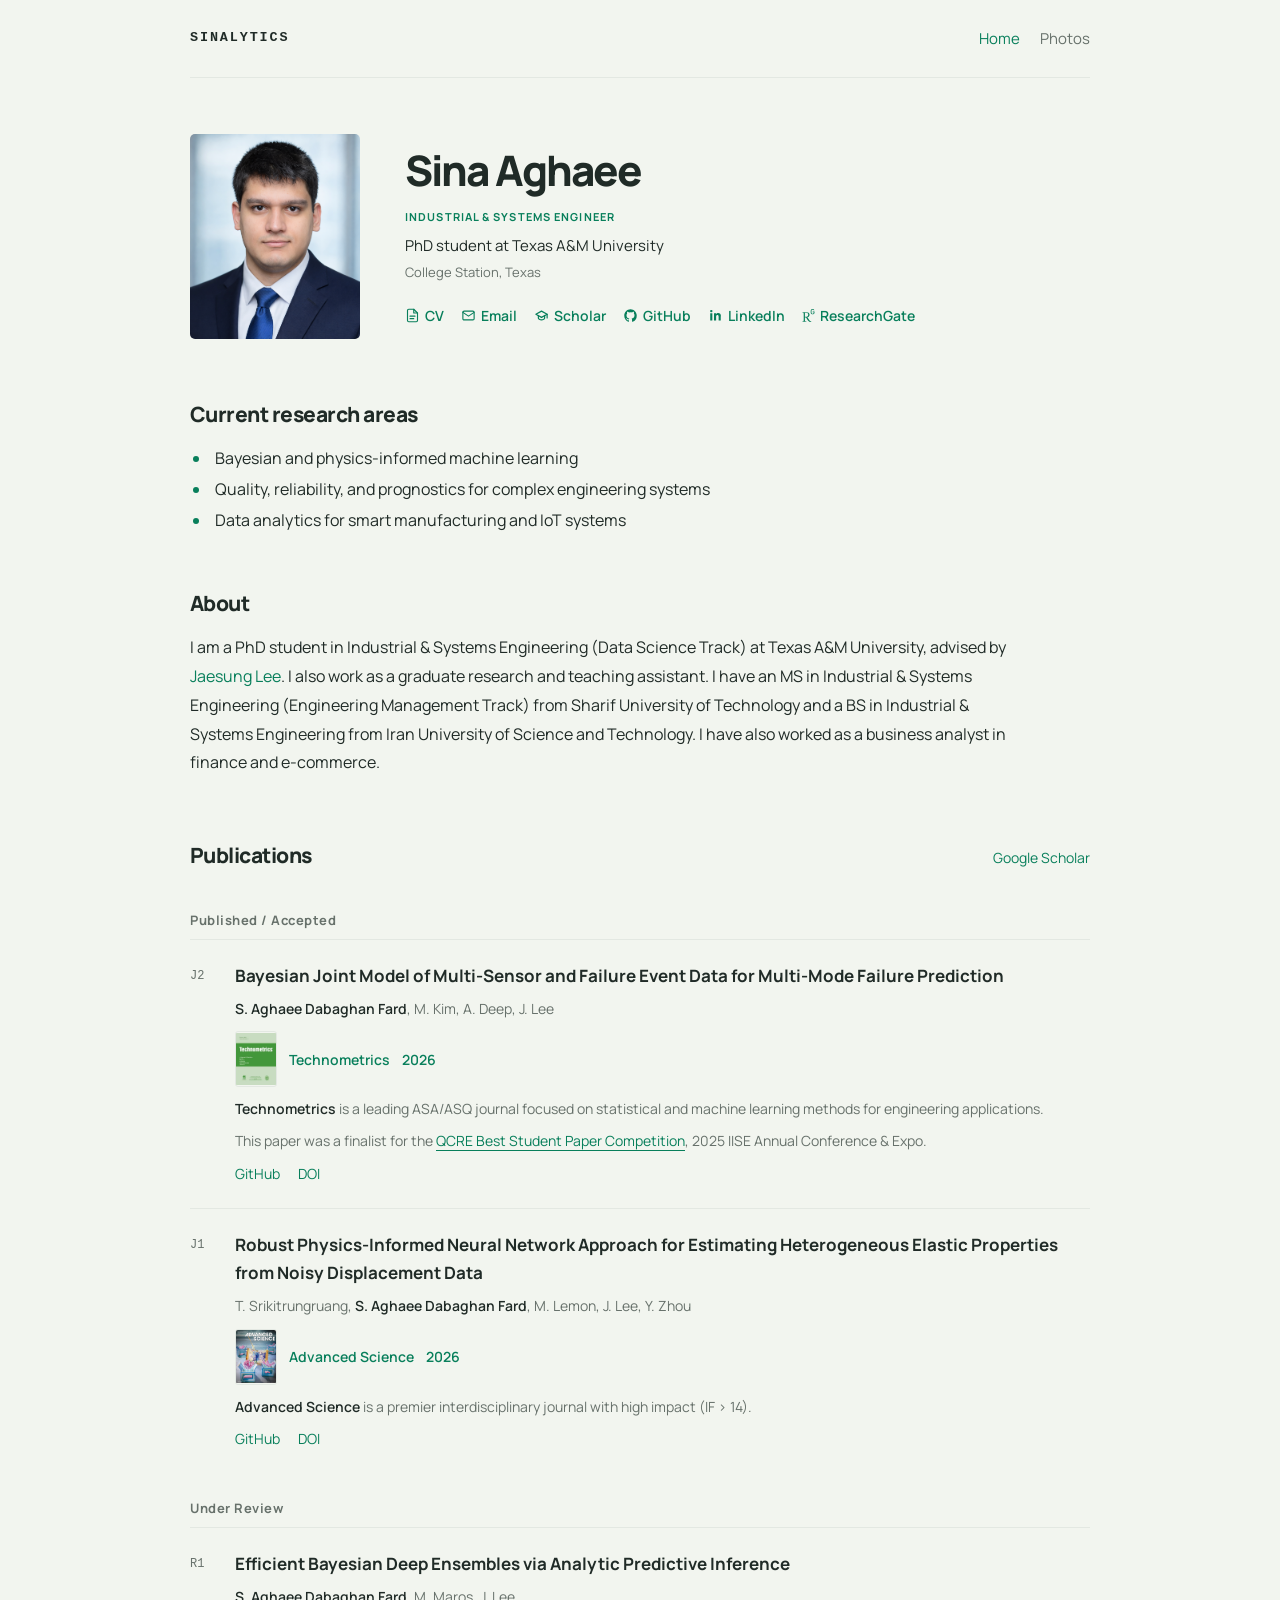
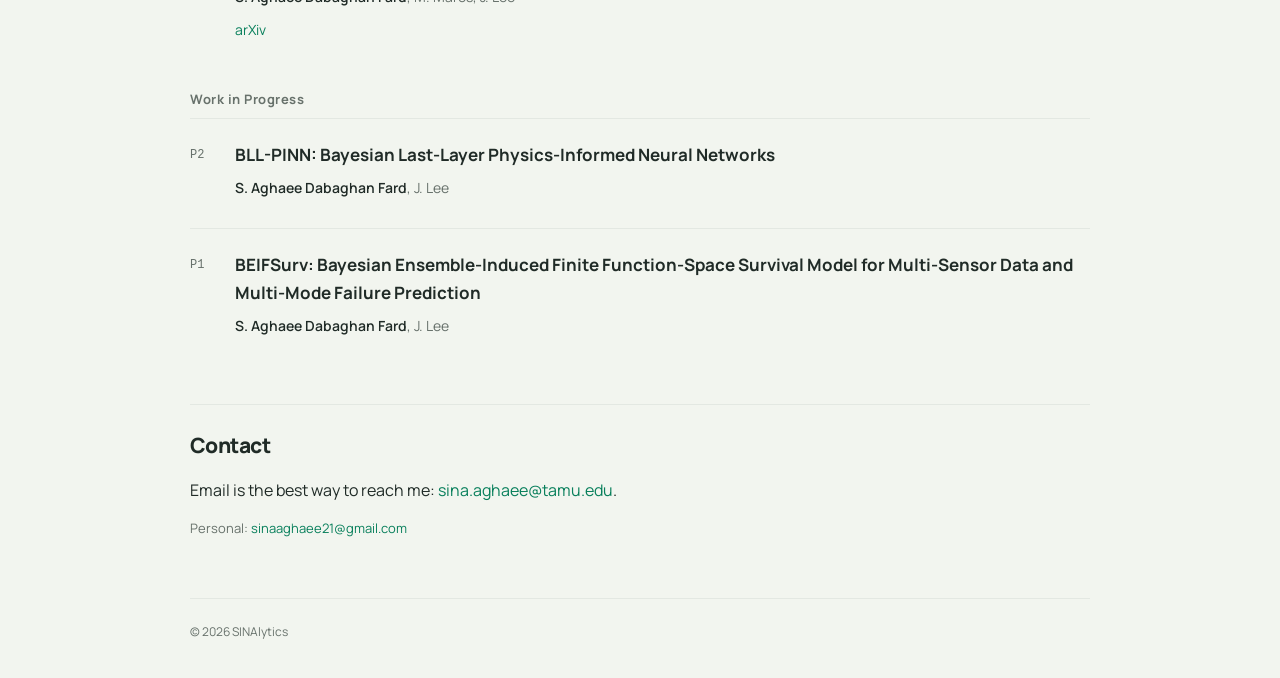
==== index.html @ 0a095b01 "Clarify bachelor's degree field" ====
<!DOCTYPE html>
<html lang="en">
<head>
  <meta charset="utf-8">
  <meta name="viewport" content="width=device-width, initial-scale=1">
  <meta name="description" content="Sina Aghaee Dabaghan Fard — PhD student at Texas A&amp;M University. Research in Bayesian modeling, reliability, prognostics, and scientific machine learning.">
  <title>Sina Aghaee</title>
  <link rel="preconnect" href="https://fonts.googleapis.com">
  <link rel="preconnect" href="https://fonts.gstatic.com" crossorigin>
  <link href="https://fonts.googleapis.com/css2?family=Manrope:wght@400;500;600;700;800&amp;display=swap" rel="stylesheet">
  <link rel="stylesheet" href="assets/profile.css">
</head>
<body data-page="home">
  <a class="skip-link" href="#main">Skip to content</a>
  <div class="profile-wrap">
    <header class="profile-header">
      <a class="profile-brand" href="index.html">SINAlytics</a>
      <nav aria-label="Primary">
        <a href="index.html" aria-current="page">Home</a><a href="snapshots.html">Photos</a>
      </nav>
    </header>
    <main id="main">
      <section class="profile-intro" aria-labelledby="name">
        <img class="profile-portrait" src="assets/avatar.png" alt="Sina Aghaee Dabaghan Fard" width="170" height="205">
        <div>
          <h1 id="name">Sina Aghaee</h1>
          <p class="intro-label">Industrial &amp; Systems Engineer</p>
          <p class="intro-role">PhD student at Texas A&amp;M University</p>
          <p class="intro-location">College Station, Texas</p>
          <div class="profile-links" aria-label="Contact and profiles">
            <a href="cv.pdf?v=44a1aec8585c" target="_blank" rel="noopener"><svg viewBox="0 0 24 24" fill="none" stroke="currentColor" stroke-width="1.8" stroke-linecap="round" stroke-linejoin="round" aria-hidden="true"><path d="M14 2H6a2 2 0 0 0-2 2v16a2 2 0 0 0 2 2h12a2 2 0 0 0 2-2V8Z"></path><path d="M14 2v6h6M8 13h8M8 17h6"></path></svg><span>CV</span></a>
            <a href="mailto:sina.aghaee@tamu.edu"><svg viewBox="0 0 24 24" fill="none" stroke="currentColor" stroke-width="1.8" stroke-linecap="round" stroke-linejoin="round" aria-hidden="true"><rect x="3" y="5" width="18" height="14" rx="2"></rect><path d="m3 7 9 6 9-6"></path></svg><span>Email</span></a>
            <a href="https://scholar.google.com/citations?user=bsKhgAIAAAAJ&amp;hl=en" target="_blank" rel="noopener"><svg viewBox="0 0 24 24" fill="none" stroke="currentColor" stroke-width="1.9" stroke-linecap="round" stroke-linejoin="round" aria-hidden="true"><path d="m3 10 9-5 9 5-9 5-9-5Z"></path><path d="M7 12v4.5c0 .8 2.3 2.5 5 2.5s5-1.7 5-2.5V12"></path><path d="M21 10v6"></path></svg><span>Scholar</span></a>
            <a href="https://github.com/sinaaghaee" target="_blank" rel="noopener"><svg viewBox="0 0 24 24" fill="currentColor" aria-hidden="true"><path d="M12 2C6.48 2 2 6.59 2 12.25c0 4.53 2.87 8.37 6.84 9.73.5.1.68-.22.68-.49 0-.24-.01-1.04-.01-1.89-2.78.62-3.37-1.22-3.37-1.22-.45-1.2-1.11-1.52-1.11-1.52-.91-.64.07-.63.07-.63 1 .08 1.53 1.05 1.53 1.05.9 1.57 2.35 1.12 2.92.86.09-.67.35-1.12.63-1.38-2.22-.26-4.56-1.15-4.56-5.11 0-1.13.39-2.06 1.03-2.79-.1-.26-.45-1.31.1-2.73 0 0 .84-.27 2.75 1.07A9.33 9.33 0 0 1 12 6.84c.85 0 1.71.12 2.51.37 1.91-1.34 2.75-1.07 2.75-1.07.55 1.42.2 2.47.1 2.73.64.73 1.03 1.66 1.03 2.79 0 3.97-2.35 4.84-4.59 5.09.36.32.68.95.68 1.91 0 1.38-.01 2.5-.01 2.84 0 .27.18.59.69.49A10.27 10.27 0 0 0 22 12.25C22 6.59 17.52 2 12 2Z"></path></svg><span>GitHub</span></a>
            <a href="https://www.linkedin.com/in/sinaaghaee" target="_blank" rel="noopener"><svg viewBox="0 0 24 24" fill="currentColor" aria-hidden="true"><path d="M6.94 8.5H3.56V20h3.38V8.5ZM5.25 3A1.97 1.97 0 0 0 3.3 4.98c0 1.08.86 1.97 1.93 1.97h.02A1.98 1.98 0 0 0 7.2 4.98 1.97 1.97 0 0 0 5.25 3ZM20.7 13.05c0-3.47-1.85-5.08-4.31-5.08-1.99 0-2.88 1.1-3.38 1.87V8.5H9.63c.04.89 0 11.5 0 11.5H13v-6.42c0-.34.03-.68.13-.92.27-.68.9-1.38 1.95-1.38 1.37 0 1.92 1.04 1.92 2.58V20h3.38v-6.95Z"></path></svg><span>LinkedIn</span></a>
            <a href="https://www.researchgate.net/profile/Sina-Aghaee-Dabaghan-Fard" target="_blank" rel="noopener"><svg viewBox="0 0 24 24" fill="currentColor" aria-hidden="true"><path d="M19.586 0c-.818 0-1.508.19-2.073.565-.563.377-.97.936-1.213 1.68a3.193 3.193 0 0 0-.112.437 8.365 8.365 0 0 0-.078.53 9 9 0 0 0-.05.727c-.01.282-.013.621-.013 1.016a31.121 31.123 0 0 0 .014 1.017 9 9 0 0 0 .05.727 7.946 7.946 0 0 0 .077.53h-.005a3.334 3.334 0 0 0 .113.438c.245.743.65 1.303 1.214 1.68.565.376 1.256.564 2.075.564.8 0 1.536-.213 2.105-.603.57-.39.94-.916 1.175-1.65.076-.235.135-.558.177-.93a10.9 10.9 0 0 0 .043-1.207v-.82c0-.095-.047-.142-.14-.142h-3.064c-.094 0-.14.047-.14.141v.956c0 .094.046.14.14.14h1.666c.056 0 .084.03.084.086 0 .36 0 .62-.036.865-.038.244-.1.447-.147.606-.108.385-.348.664-.638.876-.29.212-.738.35-1.227.35-.545 0-.901-.15-1.21-.353-.306-.203-.517-.454-.67-.915a3.136 3.136 0 0 1-.147-.762 17.366 17.366 0 0 1-.034-.656c-.01-.26-.014-.572-.014-.939a26.401 26.403 0 0 1 .014-.938 15.821 15.822 0 0 1 .035-.656 3.19 3.19 0 0 1 .148-.76 1.89 1.89 0 0 1 .742-1.01c.344-.244.593-.352 1.137-.352.508 0 .815.096 1.144.303.33.207.528.492.764.925.047.094.111.118.198.07l1.044-.43c.075-.048.09-.115.042-.199a3.549 3.549 0 0 0-.466-.742 3 3 0 0 0-.679-.607 3.313 3.313 0 0 0-.903-.41A4.068 4.068 0 0 0 19.586 0zM8.217 5.836c-1.69 0-3.036.086-4.297.086-1.146 0-2.291 0-3.007-.029v.831l1.088.2c.744.144 1.174.488 1.174 2.264v11.288c0 1.777-.43 2.12-1.174 2.263l-1.088.2v.832c.773-.029 2.12-.086 3.465-.086 1.29 0 2.951.057 3.667.086v-.831l-1.49-.2c-.773-.115-1.174-.487-1.174-2.264v-4.784c.688.057 1.29.057 2.206.057 1.748 3.123 3.41 5.472 4.355 6.56.86 1.032 2.177 1.691 3.839 1.691.487 0 1.003-.086 1.318-.23v-.744c-1.031 0-2.063-.716-2.808-1.518-1.26-1.376-2.95-3.582-4.355-6.074 2.32-.545 4.04-2.722 4.04-4.9 0-3.208-2.492-4.698-5.758-4.698zm-.515 1.29c2.406 0 3.839 1.26 3.839 3.552 0 2.263-1.547 3.782-4.097 3.782-.974 0-1.404-.03-2.063-.086v-7.19c.66-.059 1.547-.059 2.32-.059z"></path></svg><span>ResearchGate</span></a>
          </div>
        </div>
      </section>
      <section id="research" class="profile-section">
        <h2>Current research areas</h2>
        <ul class="research-list">
          <li>Bayesian and physics-informed machine learning</li>
          <li>Quality, reliability, and prognostics for complex engineering systems</li>
          <li>Data analytics for smart manufacturing and IoT systems</li>
        </ul>
      </section>
      <section id="about" class="profile-section">
        <h2>About</h2>
        <p>I am a PhD student in Industrial &amp; Systems Engineering (Data Science Track) at Texas A&amp;M University, advised by <a href="https://sites.google.com/view/jaesunglee" target="_blank" rel="noopener">Jaesung Lee</a>. I also work as a graduate research and teaching assistant. I have an MS in Industrial &amp; Systems Engineering (Engineering Management Track) from Sharif University of Technology and a BS in Industrial &amp; Systems Engineering from Iran University of Science and Technology. I have also worked as a business analyst in finance and e-commerce.</p>
      </section>
      <section id="publications" class="profile-section">
        <div class="section-title"><h2>Publications</h2><a href="https://scholar.google.com/citations?user=bsKhgAIAAAAJ&amp;hl=en" target="_blank" rel="noopener">Google Scholar</a></div>
        <section class="publication-group" aria-labelledby="published">
          <h3 id="published" class="publication-group-title">Published / Accepted</h3>
          <div class="publication-list">
<article id="pub-j2" class="panel publication-entry">
              <div class="publication-number">J2</div>
              <div class="publication-content">
                <h4><a href="https://doi.org/10.1080/00401706.2026.2653564" target="_blank" rel="noopener">Bayesian Joint Model of Multi-Sensor and Failure Event Data for Multi-Mode Failure Prediction</a></h4>
                <p class="publication-authors"><strong>S. Aghaee Dabaghan Fard</strong>, M. Kim, A. Deep, J. Lee</p>
                <div class="publication-meta-row">
                  <img class="journal-cover-thumb" src="assets/journal-technometrics-cover.webp" alt="Technometrics journal cover thumbnail">
                  <div class="publication-meta" aria-label="Publication venue">
                    <span class="journal-pill">Technometrics</span>
                    <span class="publication-year">2026</span>
                  </div>
                </div>
                <p class="journal-description"><strong>Technometrics</strong> is a leading ASA/ASQ journal focused on statistical and machine learning methods for engineering applications.</p>
                <ul class="publication-notes">

                  <li>This paper was a finalist for the <a class="achievement-preview" href="assets/snapshots/iise-2025-2.jpeg">QCRE Best Student Paper Competition<span class="achievement-preview-card" aria-hidden="true"><img src="assets/snapshots/iise-2025-2.jpeg" alt="" loading="lazy"><span>Certificate from the 2025 QCRE Best Student Paper Competition.</span></span></a>, 2025 IISE Annual Conference &amp; Expo.</li>
                </ul>
                <div class="cta-row compact">
                  <a class="button button-ghost button-with-icon" href="https://github.com/data-science-tamu/MFGPCox" target="_blank" rel="noopener">GitHub</a>
                  <a class="button button-ghost button-with-icon" href="https://doi.org/10.1080/00401706.2026.2653564" target="_blank" rel="noopener">DOI</a>
                </div>
              </div>
            </article>
<article id="pub-j1" class="panel publication-entry">
              <div class="publication-number">J1</div>
              <div class="publication-content">
                <h4><a href="https://doi.org/10.1002/advs.202508445" target="_blank" rel="noopener">Robust Physics-Informed Neural Network Approach for Estimating Heterogeneous Elastic Properties from Noisy Displacement Data</a></h4>
                <p class="publication-authors">T. Srikitrungruang, <strong>S. Aghaee Dabaghan Fard</strong>, M. Lemon, J. Lee, Y. Zhou</p>
                <div class="publication-meta-row">
                  <img class="journal-cover-thumb" src="assets/journal-advanced-science-cover.jpg" alt="Advanced Science journal cover thumbnail">
                  <div class="publication-meta" aria-label="Publication venue">
                    <span class="journal-pill">Advanced Science</span>
                    <span class="publication-year">2026</span>
                  </div>
                </div>
                <p class="journal-description"><strong>Advanced Science</strong> is a premier interdisciplinary journal with high impact (IF &gt; 14).</p>

                <div class="cta-row compact">
                  <a class="button button-ghost button-with-icon" href="https://github.com/data-science-tamu/IE-PINN" target="_blank" rel="noopener">GitHub</a>
                  <a class="button button-ghost button-with-icon" href="https://doi.org/10.1002/advs.202508445" target="_blank" rel="noopener">DOI</a>
                </div>
              </div>
            </article>
          </div>
        </section>
        <section class="publication-group" aria-labelledby="under-review">
          <h3 id="under-review" class="publication-group-title">Under Review</h3>
          <div class="publication-list">
<article id="pub-r1" class="panel publication-entry">
              <div class="publication-number">R1</div>
              <div class="publication-content">
                <h4><a href="https://arxiv.org/abs/2607.06776" target="_blank" rel="noopener">Efficient Bayesian Deep Ensembles via Analytic Predictive Inference</a></h4>
                <p class="publication-authors"><strong>S. Aghaee Dabaghan Fard</strong>, M. Maros, J. Lee</p>
                <div class="cta-row compact">
                  <a class="button button-ghost button-with-icon" href="https://arxiv.org/abs/2607.06776" target="_blank" rel="noopener">arXiv</a>
                </div>
              </div>
            </article>
          </div>
        </section>
        <section class="publication-group" aria-labelledby="work-in-progress">
          <h3 id="work-in-progress" class="publication-group-title">Work in Progress</h3>
          <div class="publication-list">
<article id="pub-p2" class="panel publication-entry">
              <div class="publication-number">P2</div>
              <div class="publication-content">
                <h4>BLL-PINN: Bayesian Last-Layer Physics-Informed Neural Networks</h4>
                <p class="publication-authors"><strong>S. Aghaee Dabaghan Fard</strong>, J. Lee</p>
              </div>
            </article>
<article id="pub-p1" class="panel publication-entry">
              <div class="publication-number">P1</div>
              <div class="publication-content">
                <h4>BEIFSurv: Bayesian Ensemble-Induced Finite Function-Space Survival Model for Multi-Sensor Data and Multi-Mode Failure Prediction</h4>
                <p class="publication-authors"><strong>S. Aghaee Dabaghan Fard</strong>, J. Lee</p>
              </div>
            </article>
          </div>
        </section>
      </section>
      <section id="contact" class="profile-section contact-section">
        <h2>Contact</h2>
        <p>Email is the best way to reach me: <a href="mailto:sina.aghaee@tamu.edu">sina.aghaee@tamu.edu</a>.</p>
        <p class="secondary-contact">Personal: <a href="mailto:sinaaghaee21@gmail.com">sinaaghaee21@gmail.com</a></p>
      </section>
    </main>
    <footer class="profile-footer"><span>© <span data-year>2026</span> SINAlytics</span></footer>
  </div>
  <!-- Cloudflare Web Analytics --><script defer src='https://static.cloudflareinsights.com/beacon.min.js' data-cf-beacon='{"token": "7ca97b5652254f148bb561000fb04851"}'></script><!-- End Cloudflare Web Analytics -->
  <script src="assets/site.js"></script>
</body>
</html>
---- assets/profile.css ----
:root {
  color-scheme: light;
  --ink: #202b27;
  --muted: #67716b;
  --accent: #087f5b;
  --line: #e3e8e2;
  font-family: "Manrope", Arial, sans-serif;
  background: #f2f5ef;
  color: var(--ink);
  font-size: 16px;
  line-height: 1.8;
}
* { box-sizing: border-box; }
html { scroll-behavior: smooth; scroll-padding-top: 24px; }
body { margin: 0; }
a { color: var(--accent); text-decoration: none; text-underline-offset: 4px; }
a:hover { text-decoration: underline; }
a:focus-visible { outline: 2px solid var(--accent); outline-offset: 5px; border-radius: 2px; }
img { max-width: 100%; }
.profile-wrap { width: min(900px, calc(100% - 48px)); margin: auto; }
.profile-header { display: flex; align-items: center; justify-content: space-between; gap: 24px; padding: 25px 0; border-bottom: 1px solid var(--line); }
.profile-brand { display: inline-flex; align-items: center; color: var(--ink); font-family: ui-monospace, "SFMono-Regular", Consolas, "Liberation Mono", monospace; font-size: .84rem; font-weight: 700; letter-spacing: .14em; text-transform: uppercase; }
.profile-header nav { display: flex; flex-wrap: wrap; gap: 20px; font-size: 15px; }
.profile-header nav a { color: var(--muted); }
.profile-header nav a:hover, .profile-header nav a[aria-current="page"] { color: var(--accent); }
.profile-intro { display: grid; grid-template-columns: 170px minmax(0, 1fr); align-items: center; gap: 45px; padding: 56px 0 35px; }
.intro-label { margin: 12px 0 0; font-size: 11px; font-weight: 700; letter-spacing: .1em; text-transform: uppercase; color: var(--accent); }
h1 { margin: 0; font-size: clamp(30px, 4vw, 42px); line-height: 1.2; font-weight: 800; letter-spacing: -.045em; }
h1 span { display: block; }
.intro-role { margin: 5px 0 0; font-size: 15px; }
.intro-location { margin: 2px 0 0; color: var(--muted); font-size: 13px; }
.profile-portrait { width: 170px; height: 205px; object-fit: cover; object-position: center top; border-radius: 5px; }
.profile-links { display: flex; flex-wrap: wrap; column-gap: 17px; row-gap: 5px; margin-top: 19px; font-size: 14px; font-weight: 600; }
.profile-links a { display: inline-flex; align-items: center; gap: 5px; }
.profile-links svg { display: block; width: 15px; height: 15px; flex: 0 0 auto; }
.profile-links a[href*="researchgate.net"] svg { width: 13px; height: 13px; }
.profile-section { padding: 26px 0; }
h2 { margin: 0 0 15px; font-size: 21px; line-height: 1.4; letter-spacing: -.025em; font-weight: 800; }
p { margin: 0 0 12px; }
.profile-section > p { max-width: 820px; }
.research-list { padding-left: 21px; margin: 12px 0 0; }
.research-list li { padding-left: 4px; margin: 2px 0; }
.research-list li::marker { color: var(--accent); }
.section-title { display: flex; justify-content: space-between; align-items: baseline; gap: 20px; }
.section-title > a { flex-shrink: 0; font-size: 14px; }
.publication-entry { display: grid; grid-template-columns: 30px minmax(0, 1fr); gap: 15px; padding: 22px 0; border-top: 1px solid var(--line); scroll-margin-top: 24px; }
.publication-content { min-width: 0; }
.publication-group { margin-top: 24px; }
.publication-group-title { margin: 0 0 8px; color: var(--muted); font-size: 13px; font-weight: 700; letter-spacing: .04em; }
.publication-content h4 { margin: 0 0 6px; font-size: 17px; font-weight: 700; line-height: 1.65; }
.publication-content h4 a { color: var(--ink); }
.publication-content h4 a:hover, .publication-content h4 a:focus-visible { color: var(--accent); text-decoration: underline; }
.publication-content, .career-entry, .contact-section { overflow-wrap: anywhere; }
.publication-number { color: var(--muted); font-size: 12px; padding-top: 4px; font-family: ui-monospace, Consolas, monospace; }
h3 { margin: 0 0 6px; font-size: 15px; font-weight: 700; line-height: 1.65; }
.publication-authors { margin: 0 0 6px; font-size: 14px; color: var(--muted); }
.publication-summary { margin: 7px 0 9px; font-size: 13px; line-height: 1.75; color: var(--ink); }
.publication-authors strong { color: var(--ink); font-weight: 600; }
.publication-meta { display: flex; gap: 12px; font-size: 14px; color: var(--accent); font-weight: 600; }
.publication-meta-row { display: flex; align-items: center; gap: 12px; margin: 10px 0; }
.journal-cover-thumb { display: block; width: 42px; height: 56px; flex: 0 0 auto; object-fit: contain; border: 1px solid var(--line); border-radius: 3px; }
.journal-description { margin: 7px 0; color: var(--muted); font-size: 14px; line-height: 1.7; }
.journal-description strong { color: var(--ink); font-weight: 600; }
.achievement-preview { position: relative; text-decoration: underline; }
.achievement-preview-card { position: absolute; left: 0; bottom: calc(100% + 10px); display: grid; gap: 7px; width: min(420px, 76vw); padding: 9px; border: 1px solid var(--line); border-radius: 5px; background: #fbfcf8; color: var(--ink); box-shadow: 0 10px 30px rgba(16, 32, 28, .12); font-size: 12px; line-height: 1.5; opacity: 0; visibility: hidden; pointer-events: none; z-index: 10; }
.achievement-preview-card img { display: block; width: 100%; max-height: 60vh; object-fit: contain; }
.achievement-preview:focus-visible .achievement-preview-card { opacity: 1; visibility: visible; }
@media (hover: hover) {
  .achievement-preview:hover .achievement-preview-card { opacity: 1; visibility: visible; }
}
@media (max-width: 640px) {
  .achievement-preview-card { position: fixed; left: 18px; right: 18px; bottom: 24px; width: auto; }
}
.publication-status { margin: 3px 0; color: var(--muted); font-size: 12px; font-style: italic; }
.publication-content > p:not([class]) { font-size: 12px; color: var(--muted); margin: 0; }
.publication-notes { margin: 6px 0; padding: 0; list-style: none; font-size: 14px; color: var(--muted); }
.cta-row { display: flex; flex-wrap: wrap; gap: 18px; margin-top: 8px; font-size: 14px; }
.background-list { border-top: 1px solid var(--line); }
.career-timeline-item { display: grid; grid-template-columns: 120px minmax(0, 1fr); gap: 20px; padding: 17px 0; }
.career-time { color: var(--muted); font-size: 12px; padding-top: 2px; }
.career-entry h3 { font-size: 14px; margin-bottom: 3px; }
.career-entry p { font-size: 12px; margin: 3px 0; color: var(--muted); }
.career-type { display: none; }
.contact-section { border-top: 1px solid var(--line); margin-top: 12px; }
.secondary-contact { color: var(--muted); font-size: 13px; }
.profile-footer { display: flex; justify-content: space-between; flex-wrap: wrap; gap: 12px; padding: 22px 0 35px; margin-top: 20px; border-top: 1px solid var(--line); font-size: 12px; color: var(--muted); }
.skip-link { position: absolute; top: -100px; left: 16px; padding: 8px 16px; background: white; z-index: 10; }
.skip-link:focus { top: 12px; }
@media (max-width: 640px) {
  .profile-wrap { width: calc(100% - 36px); }
  .profile-header { align-items: flex-start; flex-direction: column; gap: 13px; padding: 20px 0; }
  .profile-header nav { gap: 8px 17px; }
  .profile-intro { grid-template-columns: 105px minmax(0, 1fr); gap: 18px; padding: 35px 0 20px; }
  .profile-portrait { width: 105px; height: 135px; align-self: start; margin-top: 5px; }
  .intro-label { font-size: 11px; letter-spacing: .05em; }
  h1 { font-size: clamp(25px, 5.5vw, 35px); }
  .intro-role { font-size: 14px; }
  .profile-links { gap: 5px 13px; }
  .profile-links a { min-height: 32px; }
  .profile-section { padding: 22px 0; }
  .section-title { flex-wrap: wrap; gap: 0 12px; margin-bottom: 14px; }
  .section-title h2 { margin-bottom: 5px; }
  .career-timeline-item { grid-template-columns: 1fr; gap: 4px; }
}
@media (prefers-reduced-motion: reduce) { html { scroll-behavior: auto; } }
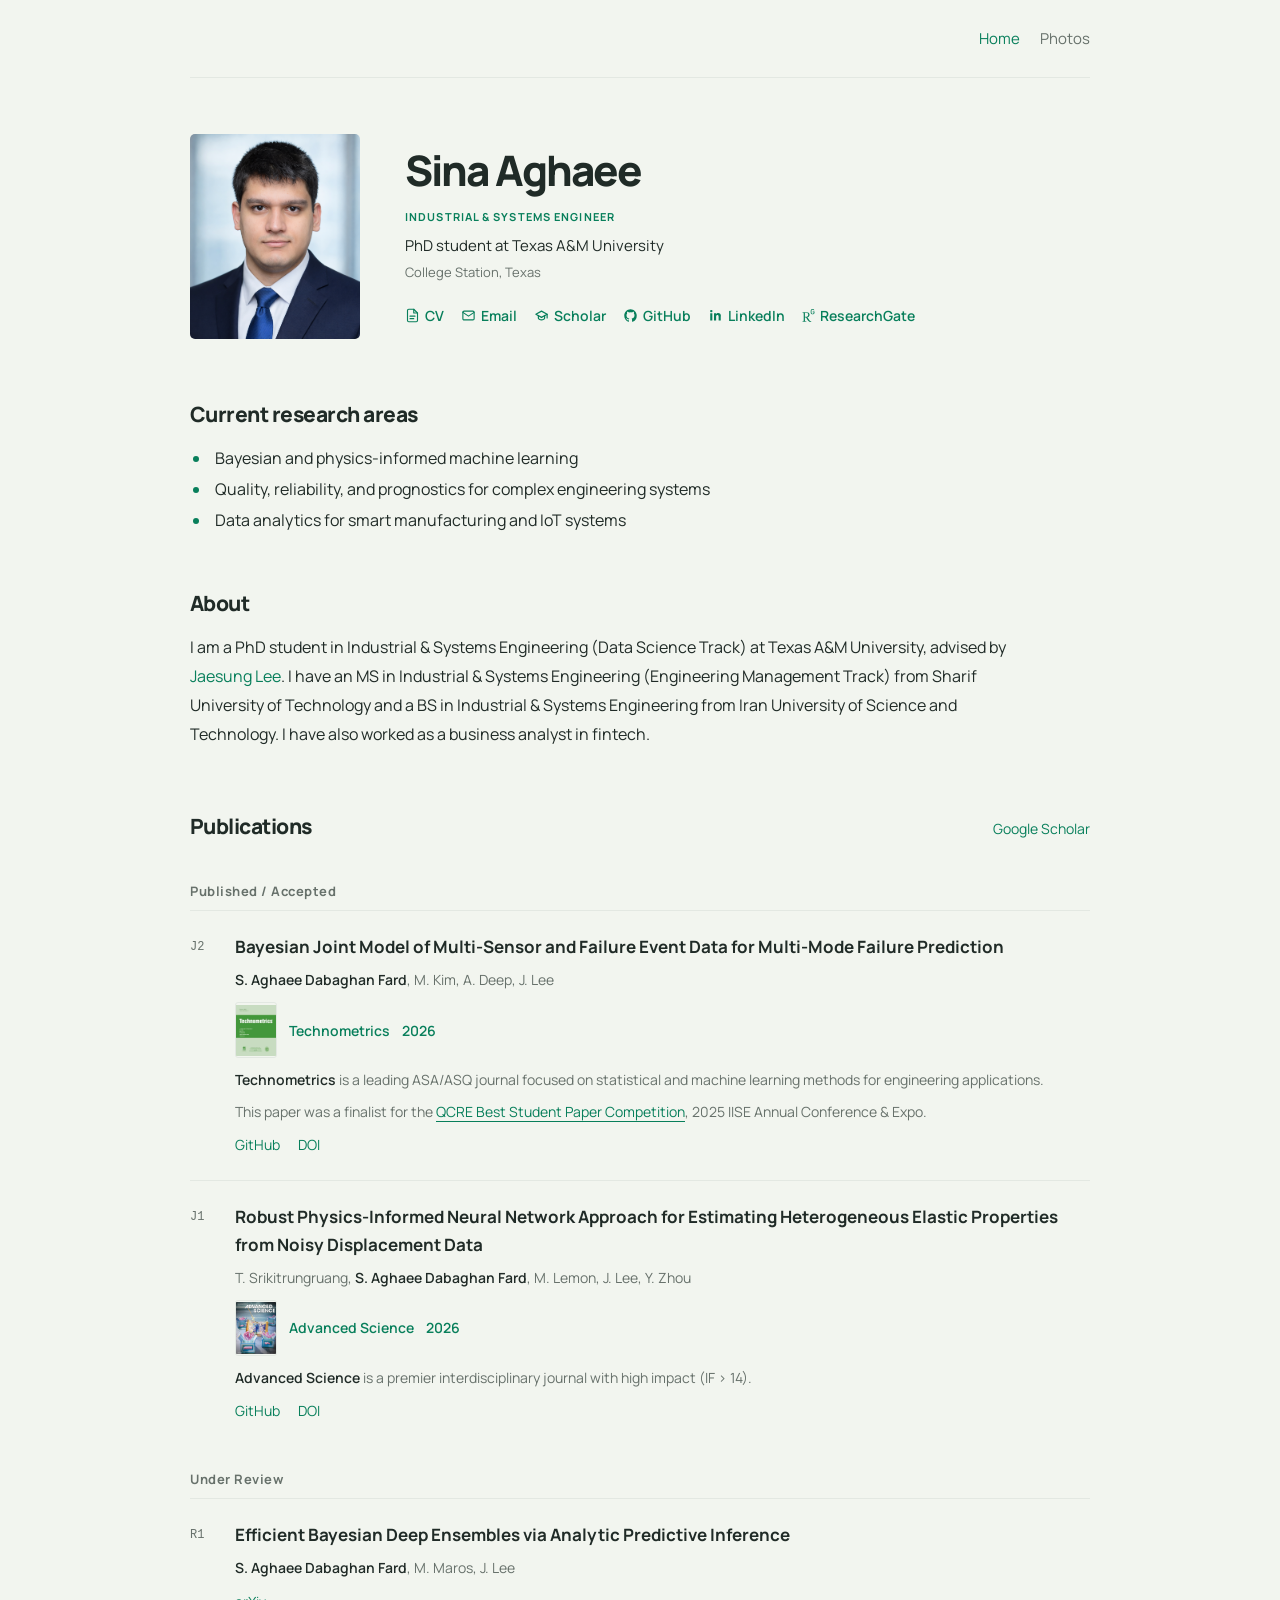
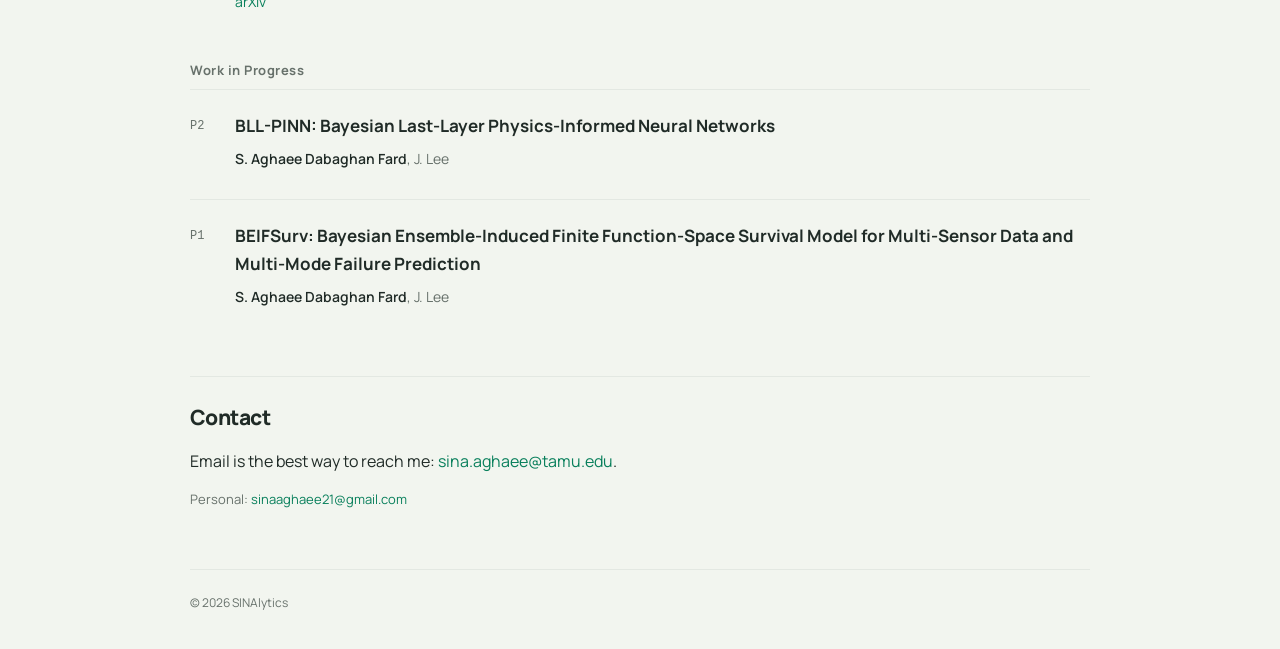
==== commit 5deda951: "Update bio, simplify header, and revise IISE photos" ====
--- a/index.html
+++ b/index.html
@@ -14,7 +14,6 @@
   <a class="skip-link" href="#main">Skip to content</a>
   <div class="profile-wrap">
     <header class="profile-header">
-      <a class="profile-brand" href="index.html">SINAlytics</a>
       <nav aria-label="Primary">
         <a href="index.html" aria-current="page">Home</a><a href="snapshots.html">Photos</a>
       </nav>
@@ -47,7 +46,7 @@
       </section>
       <section id="about" class="profile-section">
         <h2>About</h2>
-        <p>I am a PhD student in Industrial &amp; Systems Engineering (Data Science Track) at Texas A&amp;M University, advised by <a href="https://sites.google.com/view/jaesunglee" target="_blank" rel="noopener">Jaesung Lee</a>. I also work as a graduate research and teaching assistant. I have an MS in Industrial &amp; Systems Engineering (Engineering Management Track) from Sharif University of Technology and a BS in Industrial &amp; Systems Engineering from Iran University of Science and Technology. I have also worked as a business analyst in finance and e-commerce.</p>
+        <p>I am a PhD student in Industrial &amp; Systems Engineering (Data Science Track) at Texas A&amp;M University, advised by <a href="https://sites.google.com/view/jaesunglee" target="_blank" rel="noopener">Jaesung Lee</a>. I have an MS in Industrial &amp; Systems Engineering (Engineering Management Track) from Sharif University of Technology and a BS in Industrial &amp; Systems Engineering from Iran University of Science and Technology. I have also worked as a business analyst in fintech.</p>
       </section>
       <section id="publications" class="profile-section">
         <div class="section-title"><h2>Publications</h2><a href="https://scholar.google.com/citations?user=bsKhgAIAAAAJ&amp;hl=en" target="_blank" rel="noopener">Google Scholar</a></div>
--- a/assets/profile.css
+++ b/assets/profile.css
@@ -18,8 +18,7 @@
 a:focus-visible { outline: 2px solid var(--accent); outline-offset: 5px; border-radius: 2px; }
 img { max-width: 100%; }
 .profile-wrap { width: min(900px, calc(100% - 48px)); margin: auto; }
-.profile-header { display: flex; align-items: center; justify-content: space-between; gap: 24px; padding: 25px 0; border-bottom: 1px solid var(--line); }
-.profile-brand { display: inline-flex; align-items: center; color: var(--ink); font-family: ui-monospace, "SFMono-Regular", Consolas, "Liberation Mono", monospace; font-size: .84rem; font-weight: 700; letter-spacing: .14em; text-transform: uppercase; }
+.profile-header { display: flex; align-items: center; justify-content: flex-end; gap: 24px; padding: 25px 0; border-bottom: 1px solid var(--line); }
 .profile-header nav { display: flex; flex-wrap: wrap; gap: 20px; font-size: 15px; }
 .profile-header nav a { color: var(--muted); }
 .profile-header nav a:hover, .profile-header nav a[aria-current="page"] { color: var(--accent); }
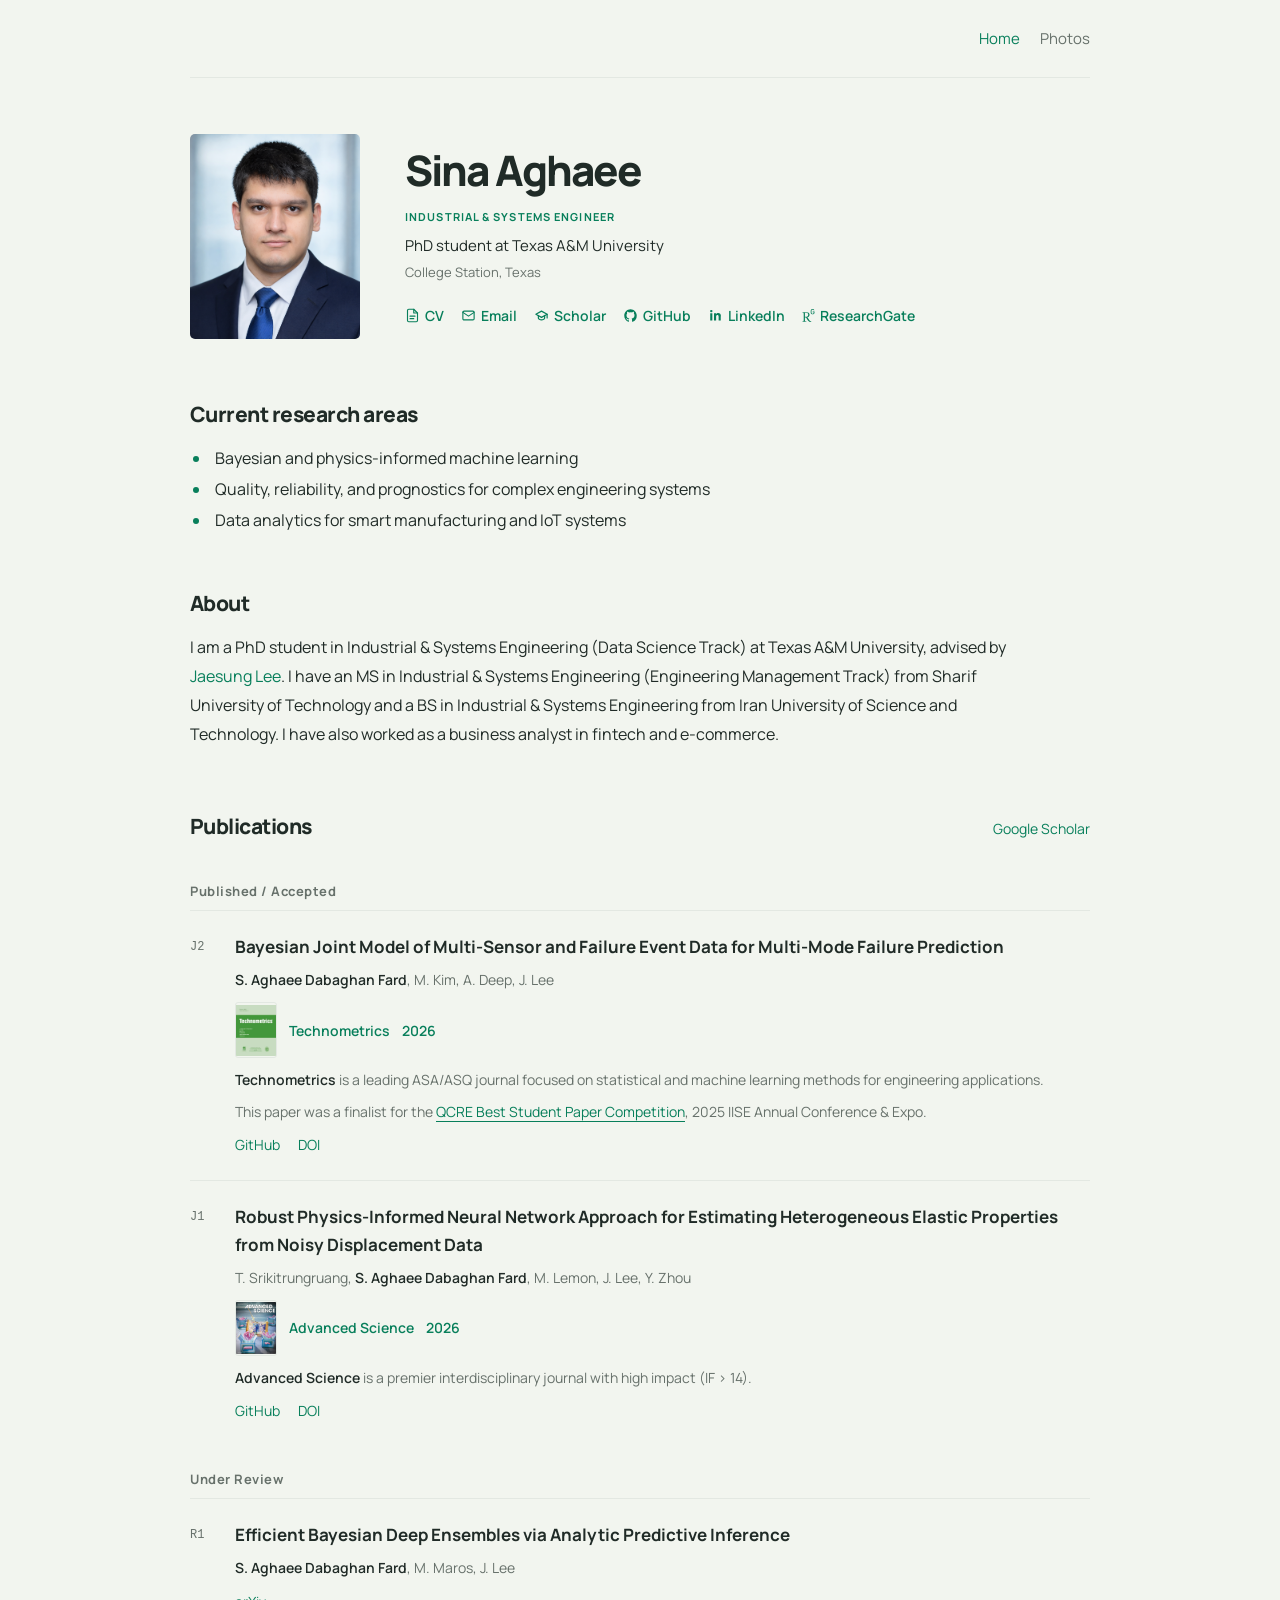
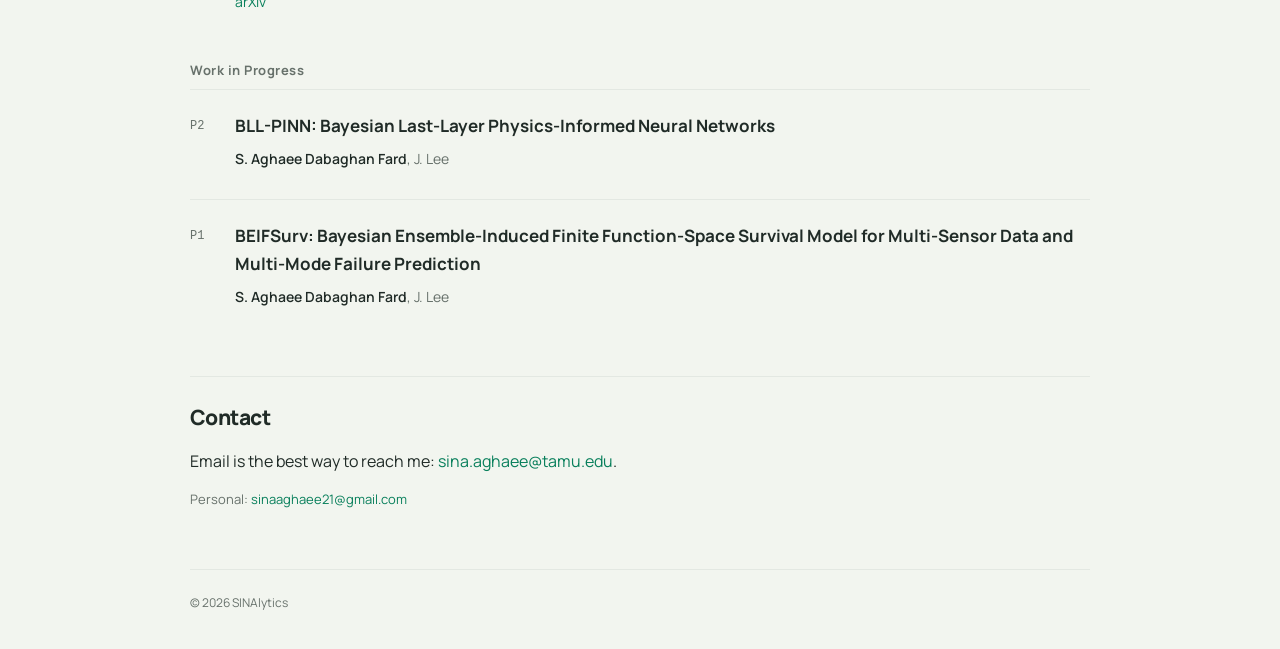
==== commit 082c7252: "Restore e-commerce experience in bio" ====
--- a/index.html
+++ b/index.html
@@ -46,7 +46,7 @@
       </section>
       <section id="about" class="profile-section">
         <h2>About</h2>
-        <p>I am a PhD student in Industrial &amp; Systems Engineering (Data Science Track) at Texas A&amp;M University, advised by <a href="https://sites.google.com/view/jaesunglee" target="_blank" rel="noopener">Jaesung Lee</a>. I have an MS in Industrial &amp; Systems Engineering (Engineering Management Track) from Sharif University of Technology and a BS in Industrial &amp; Systems Engineering from Iran University of Science and Technology. I have also worked as a business analyst in fintech.</p>
+        <p>I am a PhD student in Industrial &amp; Systems Engineering (Data Science Track) at Texas A&amp;M University, advised by <a href="https://sites.google.com/view/jaesunglee" target="_blank" rel="noopener">Jaesung Lee</a>. I have an MS in Industrial &amp; Systems Engineering (Engineering Management Track) from Sharif University of Technology and a BS in Industrial &amp; Systems Engineering from Iran University of Science and Technology. I have also worked as a business analyst in fintech and e-commerce.</p>
       </section>
       <section id="publications" class="profile-section">
         <div class="section-title"><h2>Publications</h2><a href="https://scholar.google.com/citations?user=bsKhgAIAAAAJ&amp;hl=en" target="_blank" rel="noopener">Google Scholar</a></div>
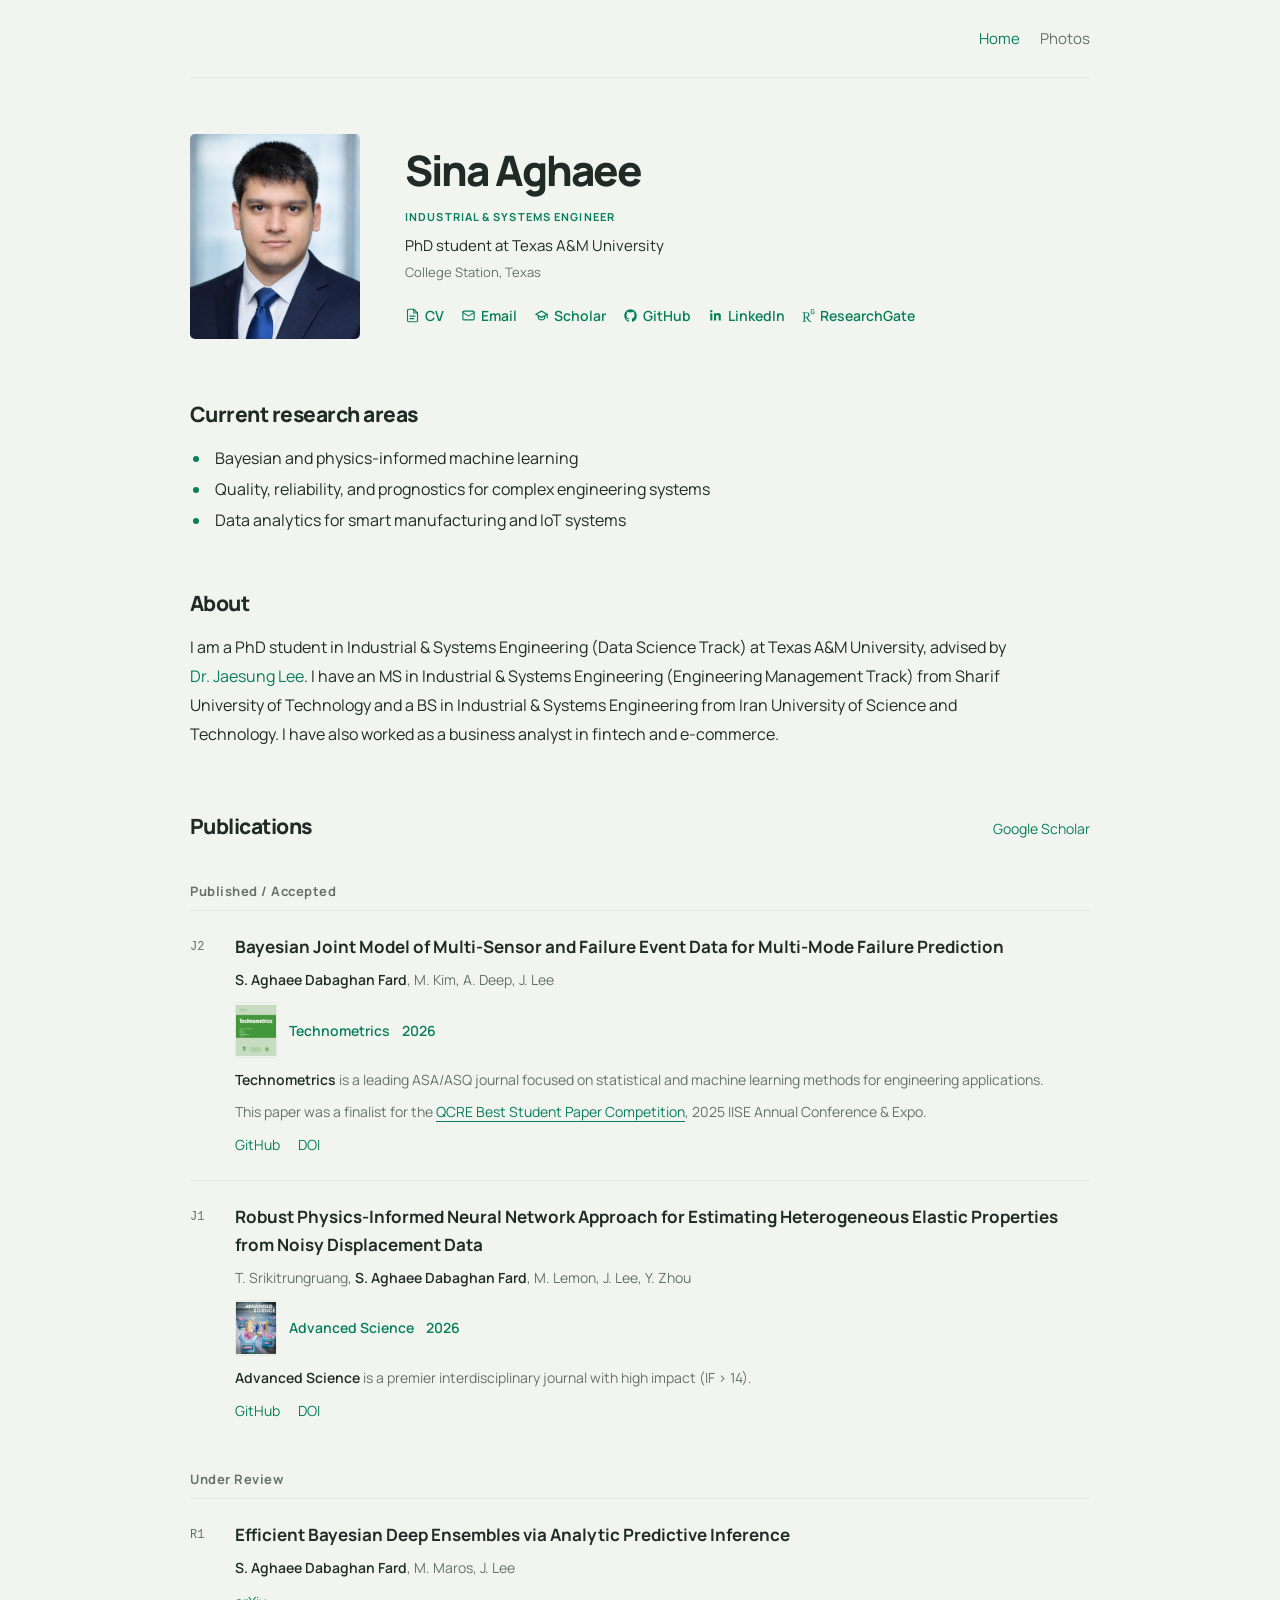
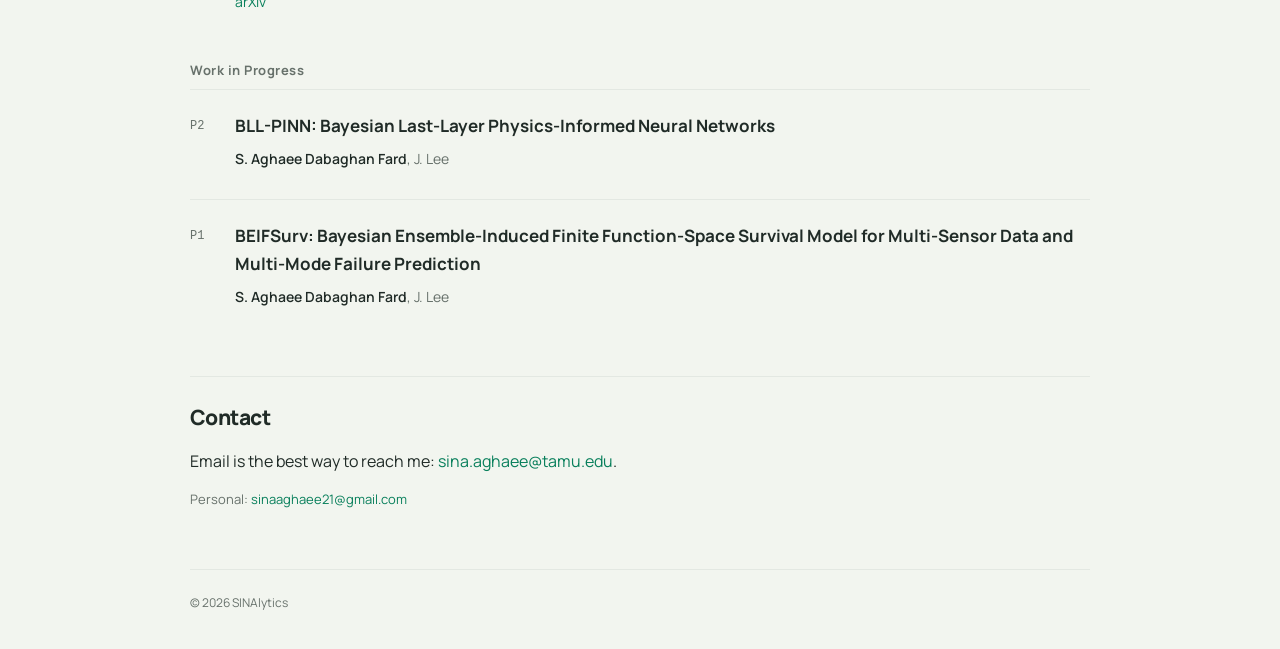
==== commit 88967a7a: "Update CV and advisor homepage link" ====
--- a/index.html
+++ b/index.html
@@ -27,7 +27,7 @@
           <p class="intro-role">PhD student at Texas A&amp;M University</p>
           <p class="intro-location">College Station, Texas</p>
           <div class="profile-links" aria-label="Contact and profiles">
-            <a href="cv.pdf?v=44a1aec8585c" target="_blank" rel="noopener"><svg viewBox="0 0 24 24" fill="none" stroke="currentColor" stroke-width="1.8" stroke-linecap="round" stroke-linejoin="round" aria-hidden="true"><path d="M14 2H6a2 2 0 0 0-2 2v16a2 2 0 0 0 2 2h12a2 2 0 0 0 2-2V8Z"></path><path d="M14 2v6h6M8 13h8M8 17h6"></path></svg><span>CV</span></a>
+            <a href="cv.pdf?v=f65cd8fabf1a" target="_blank" rel="noopener"><svg viewBox="0 0 24 24" fill="none" stroke="currentColor" stroke-width="1.8" stroke-linecap="round" stroke-linejoin="round" aria-hidden="true"><path d="M14 2H6a2 2 0 0 0-2 2v16a2 2 0 0 0 2 2h12a2 2 0 0 0 2-2V8Z"></path><path d="M14 2v6h6M8 13h8M8 17h6"></path></svg><span>CV</span></a>
             <a href="mailto:sina.aghaee@tamu.edu"><svg viewBox="0 0 24 24" fill="none" stroke="currentColor" stroke-width="1.8" stroke-linecap="round" stroke-linejoin="round" aria-hidden="true"><rect x="3" y="5" width="18" height="14" rx="2"></rect><path d="m3 7 9 6 9-6"></path></svg><span>Email</span></a>
             <a href="https://scholar.google.com/citations?user=bsKhgAIAAAAJ&amp;hl=en" target="_blank" rel="noopener"><svg viewBox="0 0 24 24" fill="none" stroke="currentColor" stroke-width="1.9" stroke-linecap="round" stroke-linejoin="round" aria-hidden="true"><path d="m3 10 9-5 9 5-9 5-9-5Z"></path><path d="M7 12v4.5c0 .8 2.3 2.5 5 2.5s5-1.7 5-2.5V12"></path><path d="M21 10v6"></path></svg><span>Scholar</span></a>
             <a href="https://github.com/sinaaghaee" target="_blank" rel="noopener"><svg viewBox="0 0 24 24" fill="currentColor" aria-hidden="true"><path d="M12 2C6.48 2 2 6.59 2 12.25c0 4.53 2.87 8.37 6.84 9.73.5.1.68-.22.68-.49 0-.24-.01-1.04-.01-1.89-2.78.62-3.37-1.22-3.37-1.22-.45-1.2-1.11-1.52-1.11-1.52-.91-.64.07-.63.07-.63 1 .08 1.53 1.05 1.53 1.05.9 1.57 2.35 1.12 2.92.86.09-.67.35-1.12.63-1.38-2.22-.26-4.56-1.15-4.56-5.11 0-1.13.39-2.06 1.03-2.79-.1-.26-.45-1.31.1-2.73 0 0 .84-.27 2.75 1.07A9.33 9.33 0 0 1 12 6.84c.85 0 1.71.12 2.51.37 1.91-1.34 2.75-1.07 2.75-1.07.55 1.42.2 2.47.1 2.73.64.73 1.03 1.66 1.03 2.79 0 3.97-2.35 4.84-4.59 5.09.36.32.68.95.68 1.91 0 1.38-.01 2.5-.01 2.84 0 .27.18.59.69.49A10.27 10.27 0 0 0 22 12.25C22 6.59 17.52 2 12 2Z"></path></svg><span>GitHub</span></a>
@@ -46,7 +46,7 @@
       </section>
       <section id="about" class="profile-section">
         <h2>About</h2>
-        <p>I am a PhD student in Industrial &amp; Systems Engineering (Data Science Track) at Texas A&amp;M University, advised by <a href="https://sites.google.com/view/jaesunglee" target="_blank" rel="noopener">Jaesung Lee</a>. I have an MS in Industrial &amp; Systems Engineering (Engineering Management Track) from Sharif University of Technology and a BS in Industrial &amp; Systems Engineering from Iran University of Science and Technology. I have also worked as a business analyst in fintech and e-commerce.</p>
+        <p>I am a PhD student in Industrial &amp; Systems Engineering (Data Science Track) at Texas A&amp;M University, advised by <a href="https://data-science-tamu.github.io/" target="_blank" rel="noopener">Dr. Jaesung Lee</a>. I have an MS in Industrial &amp; Systems Engineering (Engineering Management Track) from Sharif University of Technology and a BS in Industrial &amp; Systems Engineering from Iran University of Science and Technology. I have also worked as a business analyst in fintech and e-commerce.</p>
       </section>
       <section id="publications" class="profile-section">
         <div class="section-title"><h2>Publications</h2><a href="https://scholar.google.com/citations?user=bsKhgAIAAAAJ&amp;hl=en" target="_blank" rel="noopener">Google Scholar</a></div>
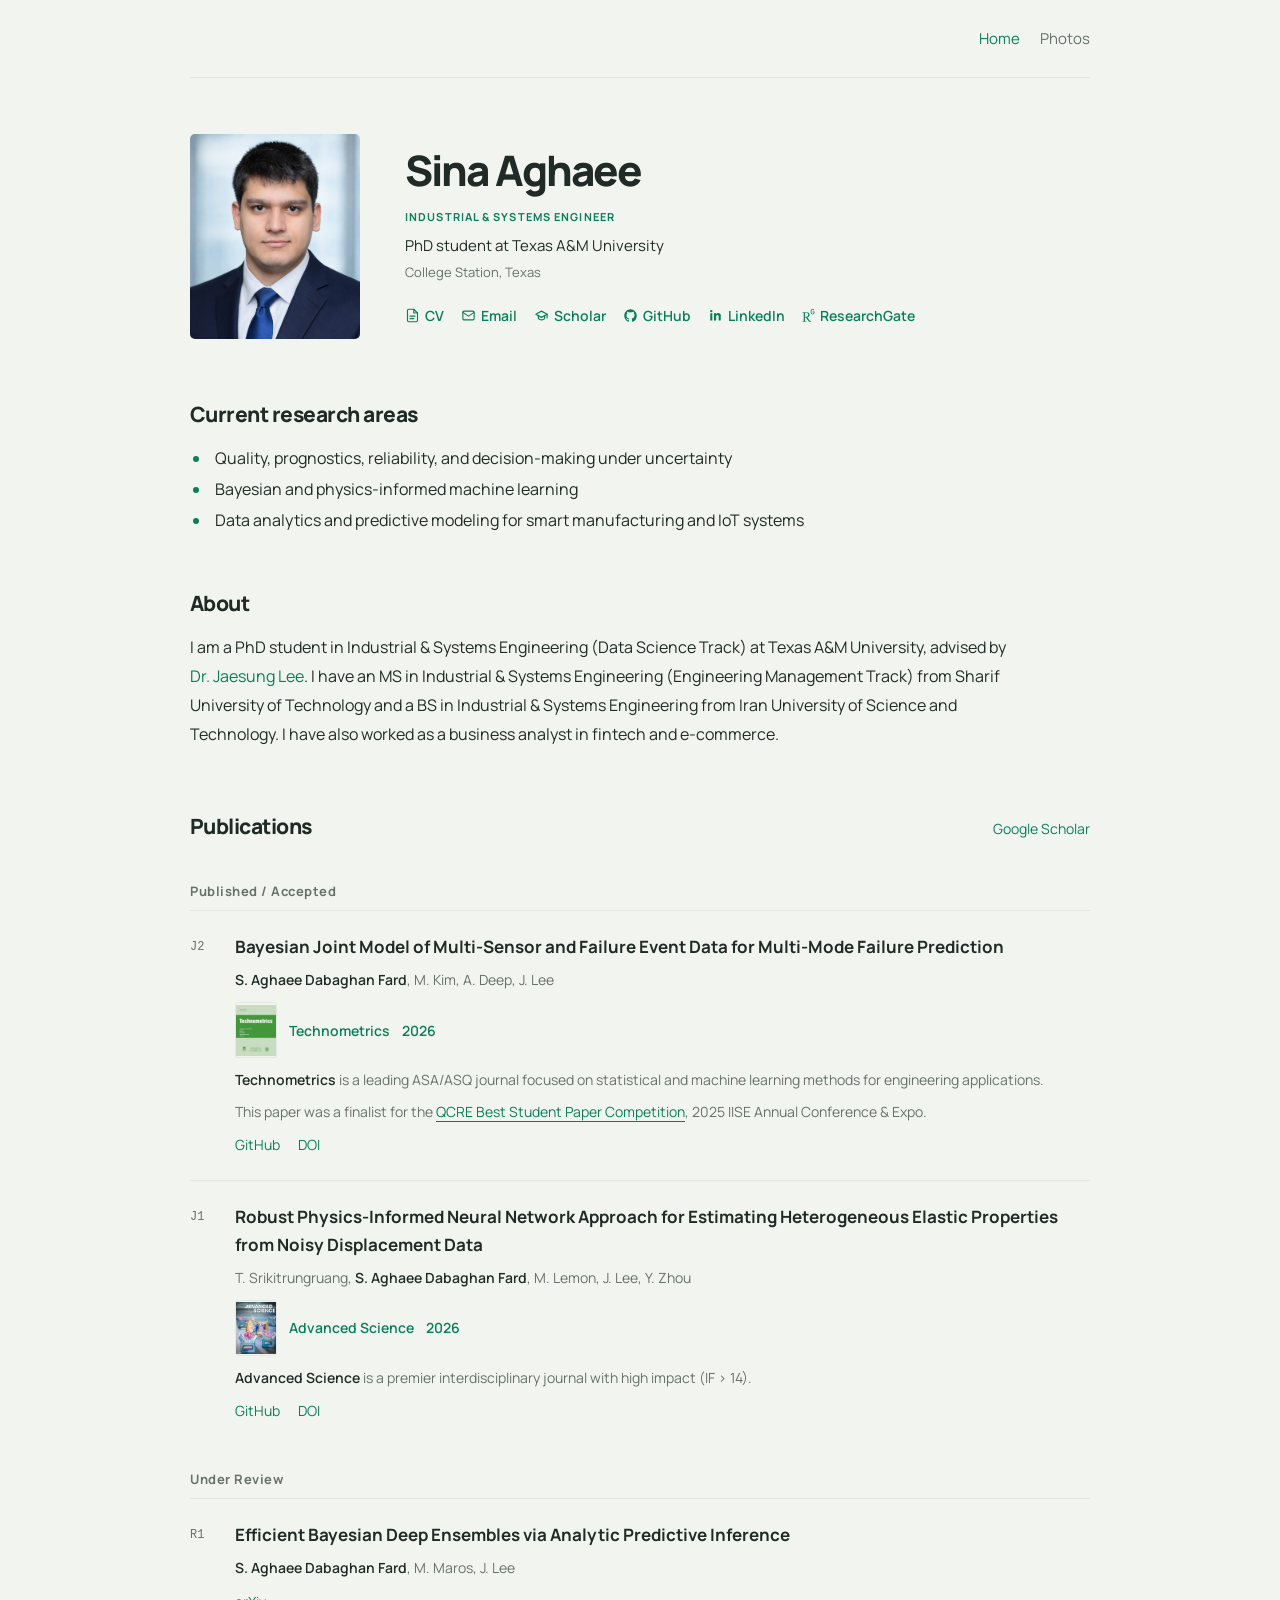
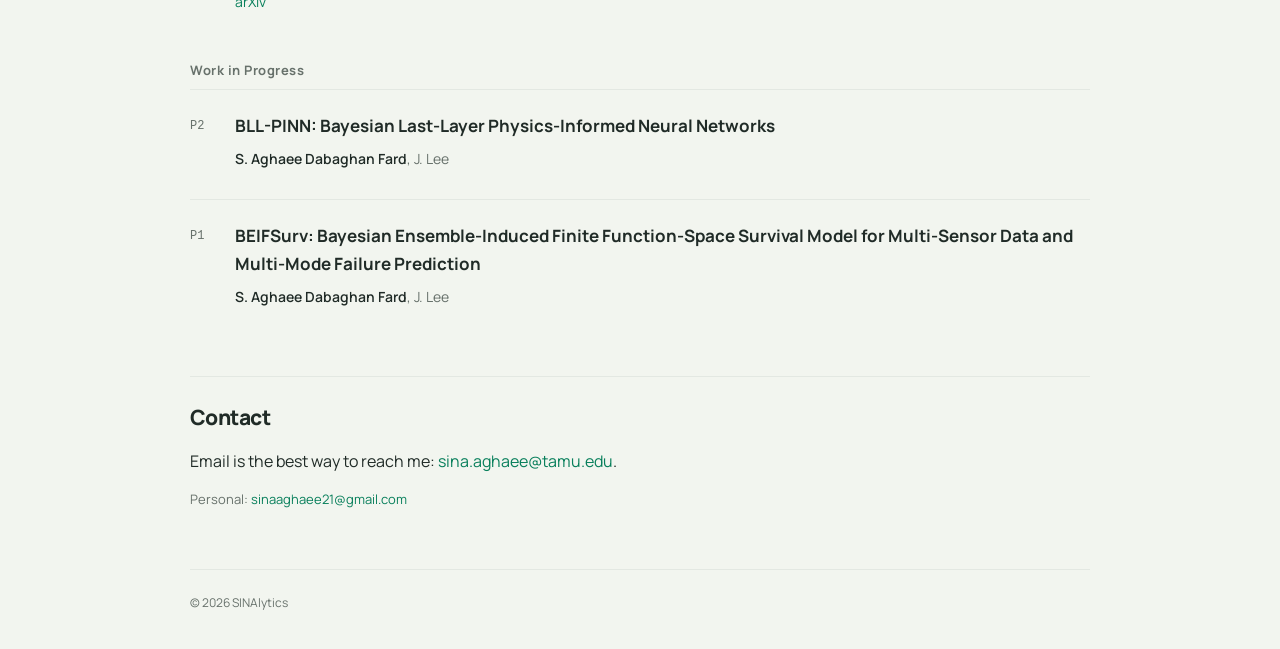
==== commit 631b0d10: "Update research interests and bullet order" ====
--- a/index.html
+++ b/index.html
@@ -27,7 +27,7 @@
           <p class="intro-role">PhD student at Texas A&amp;M University</p>
           <p class="intro-location">College Station, Texas</p>
           <div class="profile-links" aria-label="Contact and profiles">
-            <a href="cv.pdf?v=f65cd8fabf1a" target="_blank" rel="noopener"><svg viewBox="0 0 24 24" fill="none" stroke="currentColor" stroke-width="1.8" stroke-linecap="round" stroke-linejoin="round" aria-hidden="true"><path d="M14 2H6a2 2 0 0 0-2 2v16a2 2 0 0 0 2 2h12a2 2 0 0 0 2-2V8Z"></path><path d="M14 2v6h6M8 13h8M8 17h6"></path></svg><span>CV</span></a>
+            <a href="cv.pdf?v=0be61ed68ed3" target="_blank" rel="noopener"><svg viewBox="0 0 24 24" fill="none" stroke="currentColor" stroke-width="1.8" stroke-linecap="round" stroke-linejoin="round" aria-hidden="true"><path d="M14 2H6a2 2 0 0 0-2 2v16a2 2 0 0 0 2 2h12a2 2 0 0 0 2-2V8Z"></path><path d="M14 2v6h6M8 13h8M8 17h6"></path></svg><span>CV</span></a>
             <a href="mailto:sina.aghaee@tamu.edu"><svg viewBox="0 0 24 24" fill="none" stroke="currentColor" stroke-width="1.8" stroke-linecap="round" stroke-linejoin="round" aria-hidden="true"><rect x="3" y="5" width="18" height="14" rx="2"></rect><path d="m3 7 9 6 9-6"></path></svg><span>Email</span></a>
             <a href="https://scholar.google.com/citations?user=bsKhgAIAAAAJ&amp;hl=en" target="_blank" rel="noopener"><svg viewBox="0 0 24 24" fill="none" stroke="currentColor" stroke-width="1.9" stroke-linecap="round" stroke-linejoin="round" aria-hidden="true"><path d="m3 10 9-5 9 5-9 5-9-5Z"></path><path d="M7 12v4.5c0 .8 2.3 2.5 5 2.5s5-1.7 5-2.5V12"></path><path d="M21 10v6"></path></svg><span>Scholar</span></a>
             <a href="https://github.com/sinaaghaee" target="_blank" rel="noopener"><svg viewBox="0 0 24 24" fill="currentColor" aria-hidden="true"><path d="M12 2C6.48 2 2 6.59 2 12.25c0 4.53 2.87 8.37 6.84 9.73.5.1.68-.22.68-.49 0-.24-.01-1.04-.01-1.89-2.78.62-3.37-1.22-3.37-1.22-.45-1.2-1.11-1.52-1.11-1.52-.91-.64.07-.63.07-.63 1 .08 1.53 1.05 1.53 1.05.9 1.57 2.35 1.12 2.92.86.09-.67.35-1.12.63-1.38-2.22-.26-4.56-1.15-4.56-5.11 0-1.13.39-2.06 1.03-2.79-.1-.26-.45-1.31.1-2.73 0 0 .84-.27 2.75 1.07A9.33 9.33 0 0 1 12 6.84c.85 0 1.71.12 2.51.37 1.91-1.34 2.75-1.07 2.75-1.07.55 1.42.2 2.47.1 2.73.64.73 1.03 1.66 1.03 2.79 0 3.97-2.35 4.84-4.59 5.09.36.32.68.95.68 1.91 0 1.38-.01 2.5-.01 2.84 0 .27.18.59.69.49A10.27 10.27 0 0 0 22 12.25C22 6.59 17.52 2 12 2Z"></path></svg><span>GitHub</span></a>
@@ -39,9 +39,9 @@
       <section id="research" class="profile-section">
         <h2>Current research areas</h2>
         <ul class="research-list">
+          <li>Quality, prognostics, reliability, and decision-making under uncertainty</li>
           <li>Bayesian and physics-informed machine learning</li>
-          <li>Quality, reliability, and prognostics for complex engineering systems</li>
-          <li>Data analytics for smart manufacturing and IoT systems</li>
+          <li>Data analytics and predictive modeling for smart manufacturing and IoT systems</li>
         </ul>
       </section>
       <section id="about" class="profile-section">
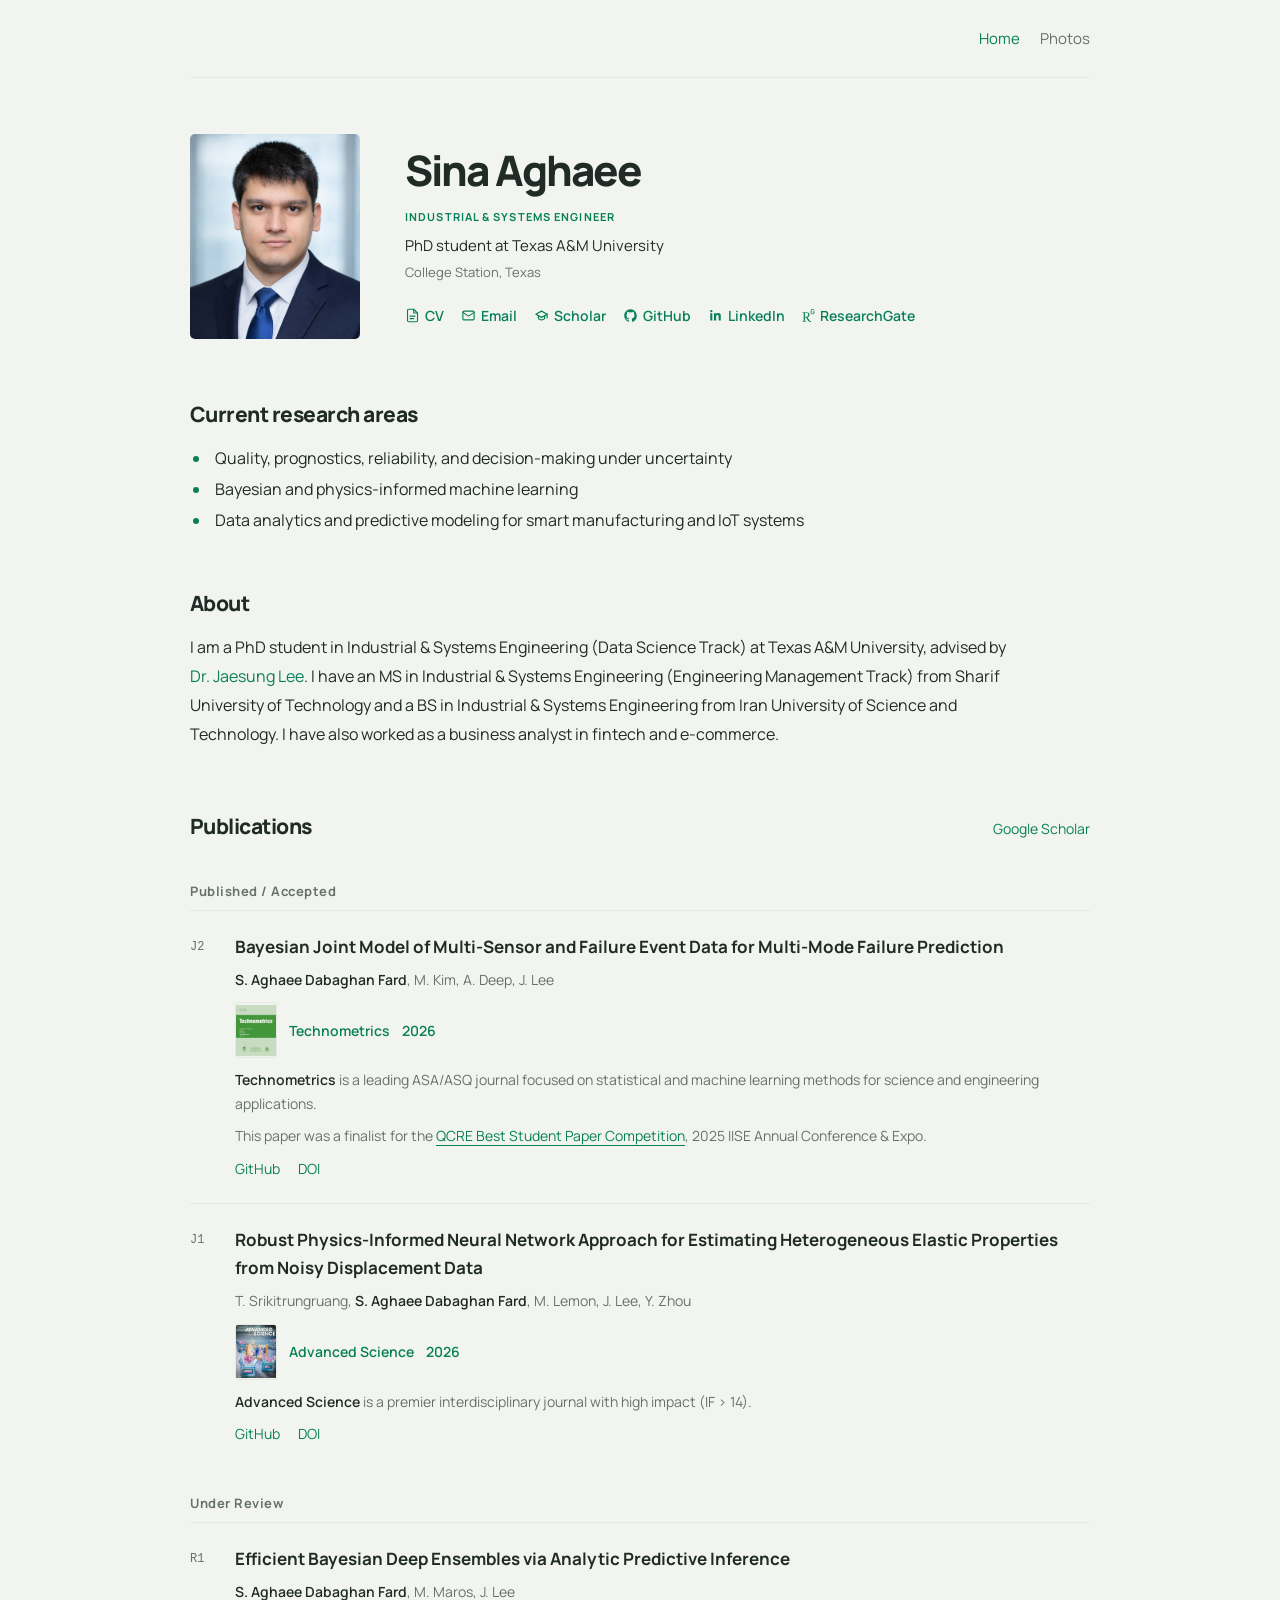
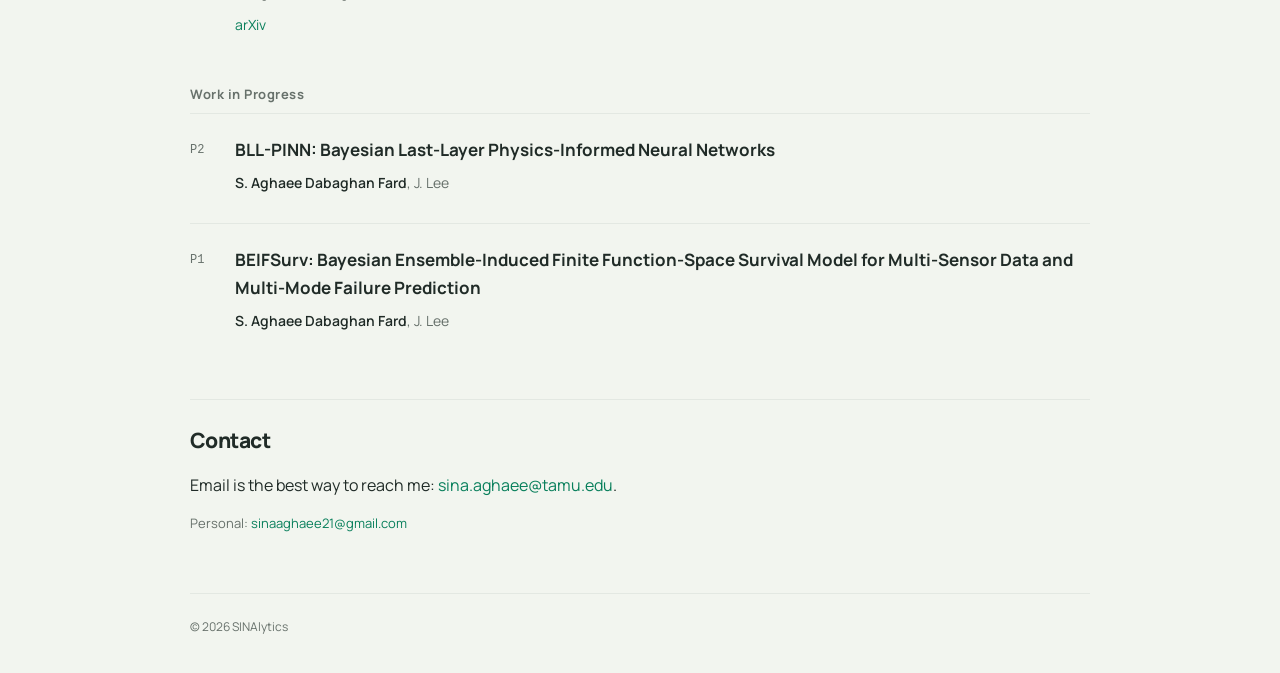
==== commit d32044c9: "Update Technometrics description to include science applications" ====
--- a/index.html
+++ b/index.html
@@ -27,7 +27,7 @@
           <p class="intro-role">PhD student at Texas A&amp;M University</p>
           <p class="intro-location">College Station, Texas</p>
           <div class="profile-links" aria-label="Contact and profiles">
-            <a href="cv.pdf?v=0be61ed68ed3" target="_blank" rel="noopener"><svg viewBox="0 0 24 24" fill="none" stroke="currentColor" stroke-width="1.8" stroke-linecap="round" stroke-linejoin="round" aria-hidden="true"><path d="M14 2H6a2 2 0 0 0-2 2v16a2 2 0 0 0 2 2h12a2 2 0 0 0 2-2V8Z"></path><path d="M14 2v6h6M8 13h8M8 17h6"></path></svg><span>CV</span></a>
+            <a href="cv.pdf?v=5e7db132484f" target="_blank" rel="noopener"><svg viewBox="0 0 24 24" fill="none" stroke="currentColor" stroke-width="1.8" stroke-linecap="round" stroke-linejoin="round" aria-hidden="true"><path d="M14 2H6a2 2 0 0 0-2 2v16a2 2 0 0 0 2 2h12a2 2 0 0 0 2-2V8Z"></path><path d="M14 2v6h6M8 13h8M8 17h6"></path></svg><span>CV</span></a>
             <a href="mailto:sina.aghaee@tamu.edu"><svg viewBox="0 0 24 24" fill="none" stroke="currentColor" stroke-width="1.8" stroke-linecap="round" stroke-linejoin="round" aria-hidden="true"><rect x="3" y="5" width="18" height="14" rx="2"></rect><path d="m3 7 9 6 9-6"></path></svg><span>Email</span></a>
             <a href="https://scholar.google.com/citations?user=bsKhgAIAAAAJ&amp;hl=en" target="_blank" rel="noopener"><svg viewBox="0 0 24 24" fill="none" stroke="currentColor" stroke-width="1.9" stroke-linecap="round" stroke-linejoin="round" aria-hidden="true"><path d="m3 10 9-5 9 5-9 5-9-5Z"></path><path d="M7 12v4.5c0 .8 2.3 2.5 5 2.5s5-1.7 5-2.5V12"></path><path d="M21 10v6"></path></svg><span>Scholar</span></a>
             <a href="https://github.com/sinaaghaee" target="_blank" rel="noopener"><svg viewBox="0 0 24 24" fill="currentColor" aria-hidden="true"><path d="M12 2C6.48 2 2 6.59 2 12.25c0 4.53 2.87 8.37 6.84 9.73.5.1.68-.22.68-.49 0-.24-.01-1.04-.01-1.89-2.78.62-3.37-1.22-3.37-1.22-.45-1.2-1.11-1.52-1.11-1.52-.91-.64.07-.63.07-.63 1 .08 1.53 1.05 1.53 1.05.9 1.57 2.35 1.12 2.92.86.09-.67.35-1.12.63-1.38-2.22-.26-4.56-1.15-4.56-5.11 0-1.13.39-2.06 1.03-2.79-.1-.26-.45-1.31.1-2.73 0 0 .84-.27 2.75 1.07A9.33 9.33 0 0 1 12 6.84c.85 0 1.71.12 2.51.37 1.91-1.34 2.75-1.07 2.75-1.07.55 1.42.2 2.47.1 2.73.64.73 1.03 1.66 1.03 2.79 0 3.97-2.35 4.84-4.59 5.09.36.32.68.95.68 1.91 0 1.38-.01 2.5-.01 2.84 0 .27.18.59.69.49A10.27 10.27 0 0 0 22 12.25C22 6.59 17.52 2 12 2Z"></path></svg><span>GitHub</span></a>
@@ -65,7 +65,7 @@
                     <span class="publication-year">2026</span>
                   </div>
                 </div>
-                <p class="journal-description"><strong>Technometrics</strong> is a leading ASA/ASQ journal focused on statistical and machine learning methods for engineering applications.</p>
+                <p class="journal-description"><strong>Technometrics</strong> is a leading ASA/ASQ journal focused on statistical and machine learning methods for science and engineering applications.</p>
                 <ul class="publication-notes">
 
                   <li>This paper was a finalist for the <a class="achievement-preview" href="assets/snapshots/iise-2025-2.jpeg">QCRE Best Student Paper Competition<span class="achievement-preview-card" aria-hidden="true"><img src="assets/snapshots/iise-2025-2.jpeg" alt="" loading="lazy"><span>Certificate from the 2025 QCRE Best Student Paper Competition.</span></span></a>, 2025 IISE Annual Conference &amp; Expo.</li>
